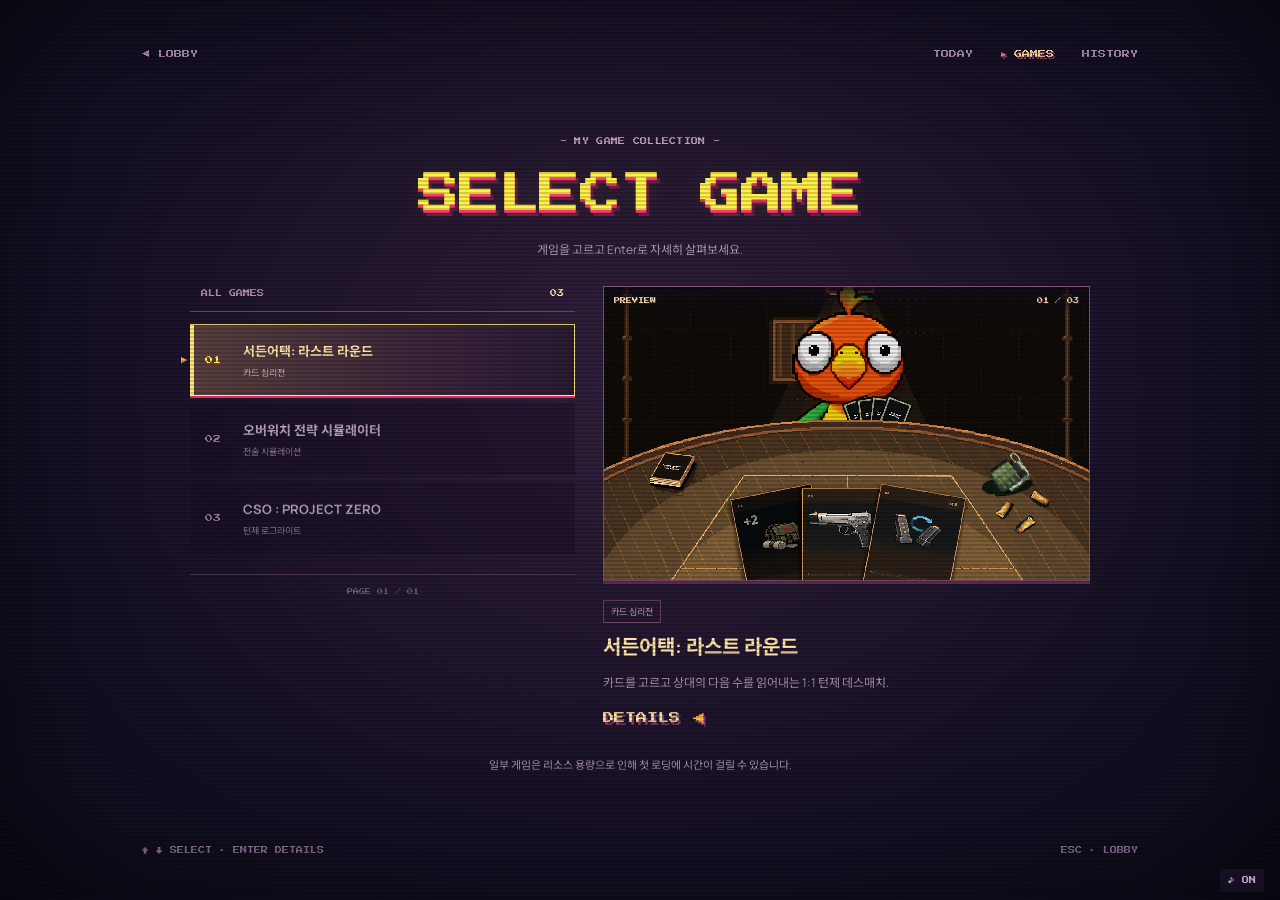
==== games.html @ 33bd3d86 "feat: 룰렛 전용 네온 서바이버 보너스 게임 추가" ====
<!doctype html>
<html lang="ko">
<head>
  <meta charset="utf-8">
  <meta name="viewport" content="width=device-width, initial-scale=1">
  <meta name="theme-color" content="#171126">
  <meta name="description" content="서든어택: 라스트 라운드, 오버워치 전략 시뮬레이터, CSO : PROJECT ZERO의 화면과 소개를 보고 플레이하세요.">
  <title>게임 진열장 | 게임 아카이브</title>
  <meta name="application-name" content="게임 아카이브">
  <meta name="author" content="bottlesun">
  <link rel="canonical" href="https://bottlesun.github.io/game-archive/games.html">
  <link rel="icon" type="image/svg+xml" href="assets/site/favicon.svg">
  <link rel="icon" type="image/png" sizes="32x32" href="assets/site/favicon-32.png">
  <link rel="shortcut icon" href="assets/site/favicon.ico">
  <link rel="apple-touch-icon" sizes="180x180" href="assets/site/apple-touch-icon.png">
  <meta property="og:type" content="website">
  <meta property="og:locale" content="ko_KR">
  <meta property="og:site_name" content="게임 아카이브">
  <meta property="og:title" content="게임 진열장 | 게임 아카이브">
  <meta property="og:description" content="서든어택: 라스트 라운드, 오버워치 전략 시뮬레이터, CSO : PROJECT ZERO의 화면과 소개를 보고 플레이하세요.">
  <meta property="og:url" content="https://bottlesun.github.io/game-archive/games.html">
  <meta property="og:image" content="https://bottlesun.github.io/game-archive/assets/site/og-cover.png">
  <meta property="og:image:type" content="image/png">
  <meta property="og:image:width" content="1200">
  <meta property="og:image:height" content="630">
  <meta property="og:image:alt" content="노랑·분홍 픽셀 글씨 START ARCADE와 게임 아카이브 로고">
  <meta name="twitter:card" content="summary_large_image">
  <meta name="twitter:title" content="게임 진열장 | 게임 아카이브">
  <meta name="twitter:description" content="서든어택: 라스트 라운드, 오버워치 전략 시뮬레이터, CSO : PROJECT ZERO의 화면과 소개를 보고 플레이하세요.">
  <meta name="twitter:image" content="https://bottlesun.github.io/game-archive/assets/site/og-cover.png">
  <meta name="twitter:image:alt" content="게임 아카이브 — START ARCADE">
  <link rel="preconnect" href="https://fonts.googleapis.com">
  <link rel="preconnect" href="https://fonts.gstatic.com" crossorigin>
  <link href="https://fonts.googleapis.com/css2?family=DM+Mono:wght@400;500&family=Manrope:wght@400;600;700;800&family=Noto+Sans+KR:wght@400;500;600;700;800&family=Press+Start+2P&display=swap" rel="stylesheet">
  <link rel="stylesheet" href="css/style.css?v=roulette-bonus-1">
  <script src="js/audio.js?v=roulette-bonus-1" defer></script>
  <script src="js/main.js?v=roulette-bonus-1" defer></script>
</head>
<body class="is-loading inner-page" data-page="games">
<div class="page-loader" id="page-loader" role="status" aria-label="페이지를 불러오는 중">
    <div class="loading-console">
      <div class="loading-bar" aria-hidden="true"><div class="loading-fill" id="loading-fill"><i></i><i></i><i></i><i></i><i></i><i></i><i></i><i></i><i></i><i></i></div></div>
      <p>LOADING<span>...</span></p>
    </div>
  </div>
  <div class="page-case">
    <header class="pixel-header">
      <a class="pixel-brand" href="index.html">◀ LOBBY</a>
      <nav class="pixel-nav" aria-label="페이지 메뉴">
        <a href="today.html">TODAY</a>
        <a class="is-current" href="games.html" aria-current="page">GAMES</a>
        <a href="history.html">HISTORY</a>
      </nav>
    </header>
    <main class="inner-screen shelf-screen" aria-labelledby="page-title">
      <div class="sub-heading">
        <p class="pixel-kicker">- MY GAME COLLECTION -</p>
        <h1 class="page-title" id="page-title"><span class="glitch-title">SELECT GAME<span class="glitch-copy" aria-hidden="true" data-text="SELECT GAME"></span></span></h1>
        <p class="page-intro">게임을 고르고 Enter로 자세히 살펴보세요.</p>
      </div>
      <div class="arcade-browser">
        <section class="game-menu" aria-label="게임 메뉴">
          <div class="menu-topline"><span>ALL GAMES</span><span id="game-count">03</span></div>
          <div class="game-grid" id="game-grid" aria-label="게임 목록"></div>
          <p class="menu-page">PAGE 01 / 01</p>
        </section>
        <section class="game-detail" id="game-detail" aria-live="polite" aria-label="선택한 게임 소개"></section>
      </div>
      <p class="game-loading-notice">일부 게임은 리소스 용량으로 인해 첫 로딩에 시간이 걸릴 수 있습니다.</p>
    </main>
    <footer class="pixel-footer"><span>↑ ↓ SELECT · ENTER DETAILS</span><span>ESC · LOBBY</span></footer>
  </div>
  <dialog class="game-dialog" id="game-dialog" aria-labelledby="dialog-title">
    <div class="game-dialog-shell">
      <header class="dialog-header"><button class="pixel-brand" id="close-game-detail" type="button">◀ BACK</button><span>GAME INFO</span></header>
      <div class="dialog-content" id="dialog-content"></div>
      <footer class="dialog-footer"><a class="arcade-action" id="start-selected-game" target="_blank" rel="noopener noreferrer">START GAME <span aria-hidden="true">◀</span></a><span>ESC · BACK TO LIST</span></footer>
    </div>
  </dialog>
</body>
</html>
---- css/style.css ----
:root {
  color-scheme: dark;
  --case: #4c4a87;
  --case-light: #6662a5;
  --case-shadow: #302f58;
  --screen: #321d39;
  --screen-light: #48264b;
  --screen-line: rgb(238 201 212 / 16%);
  --orange: #ff981f;
  --cream: #ffe3a6;
  --mint: #5ef2ce;
  --text: #f8e8cb;
  --muted: #c3aebf;
  --font-pixel: "Press Start 2P", "Courier New", monospace;
  --font-ui: "Manrope", "Noto Sans KR", sans-serif;
}

* { box-sizing: border-box; }
html { min-height: 100%; background: var(--case); }
body { min-height: 100vh; margin: 0; color: var(--text); font-family: var(--font-ui); }
a { color: inherit; text-decoration: none; }
button { font: inherit; }
a:focus-visible, button:focus-visible { outline: 3px solid var(--cream); outline-offset: 5px; }

.page-loader { position: fixed; z-index: 100; inset: 0; display: grid; place-items: center; background: radial-gradient(ellipse at 50% 43%, #32203d, #171126 62%, #0b0b18); }
.page-loader::after { position: absolute; inset: 0; background: repeating-linear-gradient(0deg, transparent 0 2px, rgb(0 0 0 / 18%) 2px 4px); box-shadow: inset 0 0 130px rgb(0 0 0 / 48%); content: ""; pointer-events: none; }
.page-loader[hidden] { display: none; }
.is-loading > :not(.page-loader) { visibility: hidden; }
.is-loading > :not(.page-loader) * { animation-play-state: paused !important; }
.loading-console { width: min(280px, 72vw); text-align: center; }
.loading-bar { height: 34px; padding: 4px; border: 2px solid #ffe77c; background: #1c1429; box-shadow: 0 3px #ff396e, 3px 6px #682044; }
.loading-fill { display: grid; grid-template-columns: repeat(10, 1fr); gap: 4px; height: 100%; clip-path: inset(0 100% 0 0); }
.loading-fill i { background: #fff04a; box-shadow: inset 0 -4px #ffac38, inset 0 2px #fff5b5; }
.loading-console p { margin: 20px 0 0; color: var(--cream); font: 10px/1.6 var(--font-pixel); text-shadow: 2px 3px #8b3860; }
.loading-console p span { color: #ff8daa; animation: menu-blink .75s steps(1, end) infinite; }

/* Lobby: one viewport, with a keyboard-selectable game menu. */
.start-page { height: 100svh; min-height: 0; overflow: hidden; background: radial-gradient(ellipse at 50% 43%, #32203d, #171126 62%, #0b0b18); }
.title-stage { position: relative; isolation: isolate; display: grid; width: 100%; height: 100%; place-items: center; padding: 24px; }
.title-stage::before { position: absolute; z-index: 2; inset: 0; background: repeating-linear-gradient(0deg, transparent 0 2px, rgb(0 0 0 / 18%) 2px 4px); box-shadow: inset 0 0 130px rgb(0 0 0 / 48%); content: ""; pointer-events: none; }
.title-stage::after { position: absolute; z-index: 3; inset: 0; background: repeating-linear-gradient(90deg, rgb(255 96 96 / 3%) 0 1px, rgb(96 255 160 / 2%) 1px 2px, rgb(128 128 255 / 3%) 2px 3px); content: ""; pointer-events: none; }
.date-score { position: absolute; top: clamp(22px, 6svh, 55px); left: 50%; transform: translateX(-50%); text-align: center; white-space: nowrap; font-family: var(--font-pixel); }
.date-score p { margin: 0 0 10px; color: #ff7993; font-size: clamp(7px, 1.3vw, 10px); line-height: 1.5; text-shadow: 2px 2px #70294a; }
.date-score time { display: block; color: var(--cream); font-size: clamp(15px, 2.5vw, 22px); line-height: 1.5; letter-spacing: .12em; font-variant-numeric: tabular-nums; text-shadow: 2px 2px #81405d, 0 0 12px rgb(255 227 166 / 20%); }
.score-record { display: block; margin-top: 9px; color: var(--mint); font-size: 6px; opacity: 0; }
.date-score.is-record time { animation: score-lock .6s steps(1, end) 2; }
.date-score.is-record .score-record { animation: score-record 2.4s steps(1, end) both; }
@keyframes score-lock { 0%, 65%, 100% { color: var(--cream); } 30% { color: var(--orange); } }
@keyframes score-record { 0%, 24%, 48%, 72% { opacity: 1; } 12%, 36%, 60%, 100% { opacity: 0; } }
.title-content { position: relative; text-align: center; transform: translateY(-15px); }
.title-content h1 { display: grid; justify-items: center; gap: clamp(14px, 3svh, 25px); margin: 0 0 clamp(35px, 7svh, 65px); color: #fff04a; font-family: var(--font-pixel); font-weight: 400; text-shadow: 0 4px #ff396e, 4px 8px #9b2457, 0 0 24px rgb(255 211 65 / 13%); }
.title-eyebrow { color: var(--cream); font-size: clamp(12px, 2.4vw, 22px); line-height: 1.5; letter-spacing: .03em; text-shadow: 2px 3px #8b3860; }
.title-main { font-size: clamp(48px, 11vw, 112px); line-height: 1.2; letter-spacing: .02em; }
.title-arcade { color: #ff8daa; font-size: clamp(14px, 3vw, 28px); line-height: 1.5; letter-spacing: .35em; padding-left: .35em; text-shadow: 2px 3px #7e2e59; }
.glitch-title { position: relative; display: inline-block; animation: title-jolt 5.2s steps(1, end) infinite; }
.glitch-copy { position: absolute; inset: 0; padding: inherit; font: inherit; letter-spacing: inherit; pointer-events: none; }
.glitch-copy::before, .glitch-copy::after { position: absolute; inset: 0; padding: inherit; content: attr(data-text); opacity: 0; }
.glitch-copy::before { color: #80fff0; text-shadow: -3px 0 #52b8ff; animation: glitch-slice 5.2s steps(1, end) infinite; }
.glitch-copy::after { color: #ff4b9d; text-shadow: 3px 0 #fff04a; animation: glitch-slice 5.2s steps(1, end) infinite reverse; }
.title-arcade.glitch-title, .title-arcade .glitch-copy::before, .title-arcade .glitch-copy::after { animation-delay: 1.7s; }
@keyframes title-jolt {
  0%, 77%, 85%, 100% { transform: translate(0); }
  78% { transform: translate(-2px, 0); }
  79% { transform: translate(2px, 1px); }
  80%, 82% { transform: translate(0); }
  81% { transform: translate(-1px, -1px); }
  83% { transform: translate(2px, 0); }
}
@keyframes glitch-slice {
  0%, 77%, 85%, 100% { opacity: 0; clip-path: inset(50% 0 50%); transform: translate(0); }
  78% { opacity: 1; clip-path: inset(15% 0 68%); transform: translate(-7px, 1px); }
  79% { clip-path: inset(62% 0 18%); transform: translate(6px, -1px); }
  80% { opacity: 0; }
  81% { opacity: 1; clip-path: inset(38% 0 51%); transform: translate(-4px, 0); }
  82% { clip-path: inset(80% 0 9%); transform: translate(8px, 1px); }
  83% { opacity: 0; }
  84% { opacity: 1; clip-path: inset(23% 0 60%); transform: translate(-5px, 0); }
}
.choice-list { display: flex; align-items: center; justify-content: center; gap: clamp(44px, 10vw, 100px); }
.choice-link { position: relative; display: inline-block; padding: 12px 4px; color: #bba3bc; font: clamp(18px, 3.2vw, 28px)/1.4 var(--font-pixel); text-shadow: 2px 3px #231326; }
.choice-link::before { position: absolute; top: 50%; left: -24px; color: var(--orange); font: 16px/1 var(--font-pixel); content: "▶"; transform: translateY(-50%); visibility: hidden; }
.choice-link.is-selected { color: var(--cream); text-shadow: 2px 3px #231326, 0 0 12px rgb(255 227 166 / 22%); }
.choice-link.is-selected::before { visibility: visible; text-shadow: 0 0 8px rgb(255 152 31 / 40%); animation: menu-blink .9s steps(1, end) infinite; }
.choice-link:focus-visible { outline: none; }
.title-stage.is-confirming .choice-link:not(.is-confirmed) { opacity: .25; }
.title-stage.is-confirming .choice-link { cursor: wait; }
.title-stage.is-confirming .choice-link.is-confirmed { color: var(--orange); text-shadow: 0 0 18px rgb(255 152 31 / 55%); }
.title-stage.is-confirming .choice-link.is-confirmed::before { animation: none; opacity: 1; }
.title-stage.is-confirming .glitch-title, .title-stage.is-confirming .glitch-copy::before, .title-stage.is-confirming .glitch-copy::after { animation: none; }
.start-page.is-leaving { background: #080711; }
.start-page.is-leaving .title-stage { background: radial-gradient(ellipse at 50% 43%, #32203d, #171126 62%, #0b0b18); }
@keyframes menu-blink { 0%, 55% { opacity: 1; } 56%, 100% { opacity: 0; } }
.start-caption { position: absolute; right: 16px; bottom: max(24px, env(safe-area-inset-bottom)); left: 16px; margin: 0; color: #947b9d; font: clamp(6px, 1.3vw, 9px)/1.8 var(--font-pixel); text-align: center; }
.start-caption span { margin: 0 10px; }

/* Subpages share the lobby's fullscreen arcade stage. */
.inner-page { height: 100svh; min-height: 0; overflow: hidden; background: radial-gradient(ellipse at 50% 43%, #32203d, #171126 62%, #0b0b18); }
.inner-page::before { position: fixed; z-index: 10; inset: 0; background: repeating-linear-gradient(0deg, transparent 0 2px, rgb(0 0 0 / 16%) 2px 4px); box-shadow: inset 0 0 130px rgb(0 0 0 / 40%); content: ""; pointer-events: none; }
.page-case { display: grid; grid-template-rows: auto minmax(0, 1fr) auto; gap: 16px; width: min(1080px, 100%); height: 100%; margin: 0 auto; padding: clamp(20px, 4vw, 42px); }
.pixel-header { display: flex; align-items: center; justify-content: space-between; gap: 20px; min-height: 24px; }
.pixel-brand, .pixel-nav a { color: #ae91b6; font: 8px/1.8 var(--font-pixel); }
.pixel-brand:hover, .pixel-nav a:hover { color: var(--cream); }
.pixel-nav { display: flex; gap: 28px; }
.pixel-nav .is-current { color: #ffe3a6; text-shadow: 2px 2px #8b3860; }
.pixel-nav .is-current::before { display: inline-block; margin-right: 7px; color: #ff7993; content: "▶"; font-size: 6px; }
.inner-screen { display: flex; min-width: 0; min-height: 0; flex-direction: column; align-items: center; justify-content: center; text-align: center; }
.sub-heading { margin-bottom: clamp(18px, 4svh, 34px); }
.pixel-kicker { margin: 0 0 18px; color: #bf9bbf; font: 7px/1.6 var(--font-pixel); letter-spacing: .04em; }
.page-title { margin: 0; color: #fff04a; font: clamp(22px, 4.1vw, 42px)/1.4 var(--font-pixel); letter-spacing: -.04em; text-shadow: 0 3px #ff396e, 3px 6px #682044, 0 0 24px rgb(255 211 65 / 12%); }
.page-intro { margin: 16px 0 0; color: #b5a0ba; font-size: 12px; line-height: 1.7; }
.pixel-footer { display: flex; justify-content: space-between; gap: 18px; color: #886e94; font: 7px/1.8 var(--font-pixel); }
.picker-panel { width: min(560px, 100%); }
.picker-display { padding: 0 10px; }
.reel-window { --row-height: 42px; --row-gap: 6px; --row-inset: 4px; position: relative; height: 152px; overflow: hidden; border-top: 2px solid #735070; border-bottom: 2px solid #735070; background: rgb(16 10 26 / 22%); }
.reel-window.is-revealed { height: 280px; border: 1px solid #68415c; background: #201629; }
.reel-roll { position: relative; height: 100%; transition: opacity .22s, transform .35s; }
.reel-window.is-revealed .reel-roll { opacity: 0; transform: scale(1.08); }
.reel-roll[hidden] { display: none; }
.reel-window::before, .reel-window::after { position: absolute; z-index: 2; right: 0; left: 0; height: 22px; content: ""; pointer-events: none; }
.reel-window::before { top: 0; background: linear-gradient(#23172f, transparent); }
.reel-window::after { bottom: 0; background: linear-gradient(transparent, #23172f); }
.reel-window.is-revealed::before, .reel-window.is-revealed::after { opacity: 0; }
.reel-track { display: grid; grid-auto-rows: var(--row-height); gap: var(--row-gap); padding: var(--row-inset) 6px; will-change: transform; }
.reel-target { position: absolute; z-index: 3; top: calc(var(--row-height) + var(--row-gap) + var(--row-inset)); right: 6px; left: 6px; display: flex; height: var(--row-height); align-items: center; justify-content: space-between; padding: 0 9px; border: 2px solid #ffe77c; box-shadow: 0 2px #e8417f; pointer-events: none; }
.reel-target span { color: #ffe77c; font: 9px var(--font-pixel); text-shadow: 1px 2px #8b3860; }
.reel { display: flex; align-items: center; overflow: hidden; padding: 0 30px; border: 2px solid transparent; color: var(--cream); text-align: center; }
.reel-name { flex: 1 1 auto; overflow: hidden; color: #ddc7dd; font-size: 13px; font-weight: 700; text-overflow: ellipsis; white-space: nowrap; }
.reel-loading { padding: 45px 0; color: var(--cream); font-size: 12px; }
.reel.is-winner { background: rgb(255 227 166 / 6%); }
.reel.is-winner .reel-name { color: #fff1a6; }
.screen-message { min-height: 20px; margin: 15px 0 0; color: #d7b8d1; font-size: 11px; line-height: 1.6; }
.picker-controls { margin: 6px 0 0; }
.arcade-action { display: inline-flex; align-items: center; justify-content: center; gap: 13px; min-height: 43px; padding: 12px; border: 0; background: none; color: var(--cream); font: 16px/1.5 var(--font-pixel); text-shadow: 2px 3px #813b61; cursor: pointer; }
.arcade-action:hover { color: #fff04a; }
.arcade-action:disabled { color: #6e5b7f; text-shadow: none; cursor: wait; }
.arcade-action span { color: #ffb04f; font-size: 12px; animation: menu-blink .9s steps(1, end) infinite; }
.arcade-action:disabled span { animation: none; }
.pick-result[hidden], .pick-confirm[hidden], .spin-button[hidden] { display: none; }
.pick-result { position: absolute; inset: 0; display: flex; align-items: center; text-align: left; }
.pick-result #result-content { width: 100%; min-width: 0; }
.pick-result::after { position: absolute; z-index: 2; inset: 0; background: linear-gradient(#ffe77c 0 0) left top / 22px 2px no-repeat, linear-gradient(#ffe77c 0 0) left top / 2px 22px no-repeat, linear-gradient(#ffe77c 0 0) right top / 22px 2px no-repeat, linear-gradient(#ffe77c 0 0) right top / 2px 22px no-repeat, linear-gradient(#ff6e9c 0 0) left bottom / 22px 2px no-repeat, linear-gradient(#ff6e9c 0 0) left bottom / 2px 22px no-repeat, linear-gradient(#ff6e9c 0 0) right bottom / 22px 2px no-repeat, linear-gradient(#ff6e9c 0 0) right bottom / 2px 22px no-repeat; content: ""; pointer-events: none; }
.result-art { position: absolute; inset: 0 35% 0 0; overflow: hidden; animation: result-art-in .45s ease-out both; }
.result-art img { display: block; width: 100%; height: 100%; object-fit: cover; image-rendering: pixelated; animation: cartridge-static 6.8s steps(1, end) 1s infinite; }
.result-art::after { position: absolute; inset: 0; background: linear-gradient(90deg, rgb(32 22 41 / 5%) 0%, rgb(32 22 41 / 15%) 40%, rgb(32 22 41 / 78%) 77%, #201629 100%), linear-gradient(0deg, rgb(32 22 41 / 40%), transparent 35%); content: ""; }
.result-copy { position: relative; z-index: 1; width: 54%; margin-left: 46%; padding: 24px 22px 24px 8px; }
.result-label { margin: 0 0 13px; color: #ff91b1; font: 7px/1.6 var(--font-pixel); text-shadow: 1px 2px #652444; animation: result-in .25s ease .15s both; }
.result-game-title { min-width: 0; margin: 0; color: var(--cream); font-size: 23px; line-height: 1.45; word-break: keep-all; overflow-wrap: anywhere; text-wrap: balance; text-shadow: 2px 3px #4a2441; animation: result-in .3s ease .25s both; }
.result-game-title .glitch-title { animation: result-title-snap .5s steps(1, end) .3s both, title-jolt 5.2s steps(1, end) 1s infinite; }
.result-genre { display: inline-block; margin: 13px 0 0; padding: 5px 8px; border: 1px solid #986477; background: #25172dcc; color: #e5b5cc; font-size: 10px; line-height: 1.4; animation: result-in .25s ease .35s both; }
.result-game-description { margin: 13px 0 0; color: #d3bdd6; font-size: 12px; line-height: 1.85; word-break: keep-all; animation: result-in .3s ease .45s both; }
@keyframes result-art-in { from { opacity: 0; transform: translateX(-14px) scale(1.04); } to { opacity: 1; transform: none; } }
@keyframes result-title-snap { 0%, 30% { transform: translateX(-3px); text-shadow: 3px 0 #64e8ef, -2px 0 #ff4b9d; } 15%, 45% { transform: translateX(3px); text-shadow: -3px 0 #64e8ef, 2px 0 #ff4b9d; } 60%, 100% { transform: none; } }
.pick-confirm { display: flex; justify-content: center; gap: 58px; }
.pick-answer { position: relative; padding: 12px 4px; border: 0; background: none; color: #bba3bc; font: 19px/1.5 var(--font-pixel); text-shadow: 2px 3px #813b61; cursor: pointer; }
.pick-answer.is-selected { color: var(--cream); }
.pick-answer.is-selected::before { position: absolute; top: 50%; left: -21px; transform: translateY(-50%); color: var(--orange); font-size: 11px; content: "▶"; animation: menu-blink .9s steps(1, end) infinite; }
.pick-answer:focus-visible { outline: none; }
@keyframes result-in { from { opacity: 0; transform: translateY(5px); } to { opacity: 1; transform: translateY(0); } }

/* Classic arcade game list with a dedicated preview pane. */
.shelf-screen .sub-heading { margin-bottom: 25px; }
.arcade-browser { display: grid; grid-template-columns: minmax(0, .95fr) minmax(0, 1.2fr); gap: 28px; width: min(900px, 100%); text-align: left; align-items: start; }
.game-menu { min-width: 0; padding-top: 2px; }
.menu-topline { display: flex; justify-content: space-between; margin-bottom: 12px; padding: 0 11px 12px; border-bottom: 1px solid #67435f; color: #b38aaf; font: 7px/1.6 var(--font-pixel); }
.menu-topline span:last-child { color: var(--cream); }
.game-grid { display: grid; gap: 7px; }
.game-choice { position: relative; display: grid; grid-template-columns: 26px minmax(0, 1fr); align-items: center; gap: 12px; min-width: 0; min-height: 72px; padding: 12px 14px; border: 1px solid transparent; background: rgb(23 15 35 / 45%); color: #b6a0bd; font: inherit; text-align: left; cursor: pointer; transition: background .12s, border-color .12s; }
.game-choice:hover { background: rgb(125 72 111 / 15%); border-color: #7c4d72; }
.game-choice.is-selected { border-color: #ffe77c; background: linear-gradient(90deg, #58403d, #3b253b 62%, #291c32); box-shadow: 0 2px #ff396e, inset 3px 0 #ffe77c; color: var(--cream); }
.game-choice.is-selected::before { position: absolute; left: -10px; top: 50%; transform: translateY(-50%); color: #ffb04f; content: "▶"; font: 7px var(--font-pixel); animation: menu-blink .9s steps(1, end) infinite; }
.game-choice:focus-visible { outline: none; border-color: #ffe77c; }
.card-number { color: #93749c; font: 8px var(--font-pixel); }
.game-choice.is-selected .card-number { color: #fff04a; text-shadow: 1px 2px #86384e; }
.menu-game-copy { min-width: 0; }
.card-title { display: block; margin: 0; color: inherit; font-size: 13px; line-height: 1.55; font-weight: 700; word-break: keep-all; overflow-wrap: anywhere; }
.menu-genre { display: block; margin-top: 5px; color: #927a9d; font-size: 9px; }
.game-choice.is-selected .menu-genre { color: #d6b2c6; }
.menu-page { margin: 20px 0 0; padding-top: 12px; border-top: 1px solid #4a304e; color: #785d85; font: 6px/1.8 var(--font-pixel); text-align: center; }
.game-detail { min-width: 0; }
.detail-preview { position: relative; overflow: hidden; border: 1px solid #815471; background: #100b1b; box-shadow: 0 3px #5c294c; animation: result-in .25s ease both; }
.detail-preview img { display: block; width: 100%; aspect-ratio: 1.65 / 1; object-fit: cover; image-rendering: pixelated; animation: cartridge-static 6.8s steps(1, end) 1s infinite; }
.preview-caption { position: absolute; top: 0; right: 0; left: 0; display: flex; justify-content: space-between; padding: 10px; background: linear-gradient(#100b1bdd, #100b1b00); color: #ffe7b5; font: 6px/1.6 var(--font-pixel); text-shadow: 1px 1px #321b35; }
.detail-info { padding-top: 17px; animation: result-in .25s ease .1s both; }
.detail-genre { display: inline-block; margin: 0 0 9px; padding: 4px 7px; border: 1px solid #6d435f; color: #cc9bb9; font-size: 9px; }
.detail-title { margin: 0; color: var(--cream); font-size: 20px; line-height: 1.5; word-break: keep-all; overflow-wrap: anywhere; }
.detail-description { margin: 10px 0 5px; color: #ad94b3; font-size: 12px; line-height: 1.75; word-break: keep-all; }
.detail-link { justify-content: flex-start; padding-left: 0; min-height: 39px; font-size: 11px; }

.game-dialog { width: min(760px, calc(100% - 32px)); max-width: none; height: min(780px, calc(100svh - 32px)); max-height: none; padding: 0; border: 1px solid #ffe77c; background: radial-gradient(ellipse at top, #32203d, #171126 70%); color: var(--cream); box-shadow: 0 3px #ff396e, 0 0 60px #0008; }
.game-dialog::backdrop { background: #090814e8; backdrop-filter: blur(5px); }
.game-dialog[open] { animation: result-in .25s ease both; }
.game-dialog-shell { height: 100%; display: grid; grid-template-rows: auto minmax(0, 1fr) auto; }
.dialog-header { display: flex; justify-content: space-between; align-items: center; gap: 12px; padding: 20px; border-bottom: 1px solid #67435f; }
.dialog-header button { border: 0; padding: 8px 0; background: none; cursor: pointer; }
.dialog-header > span, .dialog-footer > span { color: #b38aaf; font: 6px/1.8 var(--font-pixel); }
.dialog-content { overflow-y: auto; padding: 22px; text-align: left; scrollbar-color: #815471 #171126; }
.dialog-content .detail-preview { margin-bottom: 22px; }
.dialog-content .detail-preview img { max-height: 240px; }
.release-date { display: flex; flex-wrap: wrap; gap: 10px; margin: 16px 0; font: 7px/1.8 var(--font-pixel); }
.release-date span { color: #b38aaf; }
.release-date time { color: var(--cream); text-shadow: 1px 2px #813b61; }
.dialog-overview, .dialog-features { color: #c2adc7; font-size: 13px; line-height: 1.9; word-break: keep-all; }
.dialog-section-title { margin: 24px 0 12px; color: #ffe77c; font: 9px/1.8 var(--font-pixel); }
.dialog-features { margin: 0; padding-left: 20px; }
.dialog-features li + li { margin-top: 7px; }
.dialog-features li::marker { color: #ffb04f; }
.dialog-footer { display: grid; justify-items: center; gap: 8px; padding: 12px 20px 16px; border-top: 1px solid #67435f; background: #171126; }
.dialog-footer .arcade-action { font-size: 12px; }

@keyframes cartridge-static {
  0%, 76%, 83%, 100% { transform: none; filter: none; }
  77% { transform: translateX(-2px); filter: contrast(1.3) hue-rotate(15deg); }
  78%, 81% { transform: translateX(2px); filter: contrast(1.1) hue-rotate(-15deg); }
  79%, 82% { transform: none; filter: none; }
  80% { transform: translateX(-1px); filter: contrast(1.4); }
}
@media (max-width: 640px) {
  .page-case { gap: 12px; padding: 22px 18px; }
  .pixel-brand, .pixel-nav a { font-size: 7px; }
  .pixel-nav { gap: 16px; }
  .pixel-nav .is-current::before { margin-right: 5px; font-size: 5px; }
  .pixel-kicker { margin-bottom: 16px; font-size: 6px; }
  .page-title { font-size: clamp(21px, 5.4vw, 32px); }
  .page-intro { margin-top: 14px; font-size: 11px; }
  .picker-display { padding: 0; }
  .reel { padding: 0 26px; }
  .reel-name { font-size: 11px; }
  .result-copy { padding: 20px 16px 20px 6px; }
  .result-game-title { font-size: 19px; }
  .result-game-description { font-size: 11px; line-height: 1.75; }
  .arcade-browser { gap: 20px; }
  .game-choice { grid-template-columns: 19px minmax(0, 1fr); gap: 7px; padding: 10px; }
  .card-number { font-size: 6px; }
  .card-title { font-size: 11px; }
  .menu-genre { font-size: 8px; }
  .detail-info { padding-top: 13px; }
  .detail-title { font-size: 18px; }
  .detail-description { font-size: 11px; }
  .pixel-footer { gap: 8px; font-size: 5px; }
}
@media (max-width: 480px) {
  .shelf-screen .sub-heading { margin-bottom: 18px; }
  .arcade-browser { grid-template-columns: 1fr; gap: 16px; }
  .menu-topline { margin-bottom: 7px; padding: 0 8px 7px; font-size: 6px; }
  .game-grid { gap: 4px; }
  .game-choice { min-height: 40px; padding: 7px 10px; grid-template-columns: 22px 1fr; }
  .menu-genre, .menu-page { display: none; }
  .card-title { font-size: 11px; }
  .detail-preview img { aspect-ratio: 2.2 / 1; }
  .detail-info { padding-top: 10px; }
  .detail-genre { margin-bottom: 6px; padding: 3px 6px; font-size: 8px; }
  .detail-title { font-size: 17px; }
  .detail-description { margin: 6px 0 3px; font-size: 10px; }
  .detail-link { min-height: 32px; padding: 8px 0; font-size: 10px; }
}
@media (max-height: 600px) {
  .inner-page { height: auto; min-height: 100svh; overflow: auto; }
  .page-case { min-height: 100svh; height: auto; grid-template-rows: auto 1fr auto; }
  .inner-screen { padding: 18px 0; }
}

@media (max-height: 520px) {
  .date-score { top: 14px; }
  .date-score p { margin-bottom: 5px; font-size: 6px; }
  .date-score time { font-size: 12px; }
  .score-record { margin-top: 5px; font-size: 5px; }
  .title-content { transform: translateY(20px); }
  .title-content h1 { gap: 6px; margin-bottom: 18px; }
  .title-eyebrow { font-size: 8px; }
  .title-main { font-size: clamp(30px, 12svh, 60px); }
  .title-arcade { font-size: 10px; }
  .choice-link { padding: 6px 4px; font-size: 14px; }
  .start-caption { bottom: 10px; font-size: 6px; }
}

@media (prefers-reduced-motion: reduce) {
  *, *::before, *::after { scroll-behavior: auto !important; animation-duration: .01ms !important; animation-iteration-count: 1 !important; transition-duration: .01ms !important; }
}

/* Shared audio control and ending credits. */
.sound-toggle { position: fixed; z-index: 30; right: 16px; bottom: 8px; padding: 6px 8px; border: 0; background: #171126e8; color: #bfa1be; font: 7px/1.6 var(--font-pixel); cursor: pointer; }
.sound-toggle:hover { color: var(--cream); }
.lobby-history { position: absolute; z-index: 4; top: 24px; left: 22px; color: #ae91b6; font: 7px/1.8 var(--font-pixel); }
.lobby-history:hover { color: var(--cream); }
.history-screen { overflow: hidden; }
.history-screen .sub-heading { flex: none; margin: 10px 0 18px; }
.credits-viewport { position: relative; width: min(660px, 100%); flex: 1; min-height: 0; overflow: hidden; mask-image: linear-gradient(transparent, black 8%, black 92%, transparent); }
.credits-roll { padding: 20px 12px 80px; }
.credit-section { margin: 0 0 80px; }
.credit-section h2 { margin: 0 0 22px; color: #ff8daa; font: 10px/1.8 var(--font-pixel); text-shadow: 2px 2px #682044; }
.credit-section p { color: #c3aebf; font-size: 14px; line-height: 2; word-break: keep-all; }
.credit-section .credit-name { color: var(--cream); font: clamp(18px, 4vw, 28px)/1.8 var(--font-pixel); }
.credit-section a { color: var(--cream); text-decoration: underline; text-underline-offset: 5px; }
.credit-section .credit-small { font-size: 11px; }
.credit-end { padding: 50px 0; }
.credit-end .page-title { font-size: clamp(20px, 4vw, 32px); }
.credits-controls { display: flex; justify-content: center; flex: none; gap: 26px; }
.credits-controls button { font-size: 8px; }
.credits-controls button[hidden] { display: none; }
.credits-static { overflow-y: auto; mask-image: none; }
@media (max-width: 480px) {
  .pixel-header { gap: 10px; }
  .pixel-nav { gap: 10px; }
  .pixel-nav a { font-size: 6px; }
  .credit-section p { font-size: 12px; }
  .lobby-history { top: 15px; left: 15px; font-size: 6px; }
}

/* Hidden one-stage arcade game. */
.secret-title { padding: 0; border: 0; background: none; color: inherit; font: inherit; letter-spacing: inherit; text-shadow: inherit; cursor: default; touch-action: manipulation; }
.breakout-dialog { width: min(600px, calc(100% - 24px)); height: min(680px, calc(100svh - 24px)); }
.breakout-shell { display: flex; flex-direction: column; height: 100%; min-height: 0; }
.breakout-shell .dialog-header { padding: 16px; gap: 12px; }
.breakout-shell h2 { margin: 0; color: var(--cream); font: clamp(8px, 2vw, 12px)/1.8 var(--font-pixel); }
.breakout-score { display: flex; justify-content: space-between; gap: 10px; padding: 16px; color: #ad94b3; font: 8px/1.8 var(--font-pixel); }
.breakout-score b { color: #ffe77c; font-weight: 400; }
.breakout-score span:last-child b { color: #ff7993; }
.breakout-stage { display: grid; place-items: center; flex: 1; min-height: 0; margin: 0 16px; overflow: hidden; background: #100b1b; border: 1px solid #67435f; }
#breakout-canvas { display: block; max-width: 100%; max-height: 100%; width: auto; height: auto; aspect-ratio: 4 / 3; image-rendering: pixelated; touch-action: none; }
.breakout-status { min-height: 22px; margin: 14px 16px 4px; color: var(--cream); font-size: 12px; text-align: center; }
.breakout-controls { padding: 0 12px 12px; text-align: center; }
.breakout-controls .arcade-action { font-size: 11px; }
.breakout-controls p { margin: 6px 0 0; color: #ad94b3; font: 6px/2 var(--font-pixel); }
@media (max-height: 480px) {
  .breakout-shell .dialog-header, .breakout-score { padding: 8px 12px; }
  .breakout-status { margin: 5px 12px 0; font-size: 10px; }
  .breakout-controls { padding-bottom: 6px; }
  .breakout-controls p { display: none; }
}

/* Small notices share the arcade's muted body type. */
.game-loading-notice { flex: none; max-width: 620px; margin: 16px 0 0; color: #ad94b3; font: 11px/1.7 var(--font-ui); text-align: center; word-break: keep-all; }
.game-loading-notice[hidden] { display: none; }
.lobby-notice { display: block; max-width: 620px; margin: 8px auto 0; color: #947b9d; font: 10px/1.6 var(--font-ui); word-break: keep-all; }
@media (max-width: 480px) {
  .game-loading-notice { margin-top: 12px; font-size: 10px; }
  .lobby-notice { font-size: 9px; }
}

/* Native fourth game: compact canvas stage and readable HTML controls. */
.survivor-case { max-width: 880px; }
.survivor-screen { display: flex; flex-direction: column; align-items: center; min-height: 0; gap: 12px; }
.survivor-heading { text-align: center; flex: none; }
.survivor-heading .pixel-kicker { margin: 0 0 10px; }
.survivor-heading .page-title { font-size: clamp(16px, 3.5vw, 28px); }
.survivor-hud { display: flex; flex: none; justify-content: space-between; gap: 12px; width: min(640px, 100%); color: #ad94b3; font: clamp(6px, 1.5vw, 9px)/1.8 var(--font-pixel); }
.survivor-hud b { display: block; color: var(--cream); font-weight: 400; font-size: 1.4em; font-variant-numeric: tabular-nums; }
.survivor-field { position: relative; display: grid; place-items: center; flex: 1; min-height: 0; width: 100%; overflow: hidden; }
#survivor-canvas { display: block; width: auto; height: auto; max-width: 100%; max-height: 100%; aspect-ratio: 4 / 3; background: #100b1b; border: 1px solid #67435f; image-rendering: pixelated; touch-action: none; }
.survivor-overlay { position: absolute; inset: 0; display: flex; flex-direction: column; align-items: center; justify-content: center; padding: 20px; background: #100b1bd9; text-align: center; pointer-events: none; }
.survivor-overlay[hidden] { display: none; }
.survivor-overlay .pixel-kicker { color: #5ef2ce; margin-bottom: 14px; }
.survivor-overlay h2 { margin: 0; color: #ffe77c; font-size: clamp(21px, 4vw, 32px); text-shadow: 2px 3px #813b61; }
.survivor-overlay > p:last-child { color: #c3aebf; font-size: 12px; line-height: 1.9; }
.survivor-bottom { flex: none; text-align: center; }
.survivor-bottom p { margin: 0; color: #c3aebf; font-size: 11px; line-height: 1.6; }
.survivor-bottom button { font-size: 11px; }
@media (max-height: 600px) {
  .survivor-case { height: 100svh; min-height: 0; padding: 12px 18px; gap: 8px; }
  .survivor-heading .pixel-kicker { display: none; }
  .survivor-heading .page-title { font-size: 16px; }
  .survivor-screen { gap: 6px; }
  .survivor-bottom button { min-height: 32px; padding: 6px; }
}

.pick-result.is-bonus .result-label { color: #5ef2ce; text-shadow: 1px 2px #22584f; }
.pick-result.is-bonus { box-shadow: inset 0 0 0 1px #5ef2ce99, inset 0 0 35px #5ef2ce0c; }
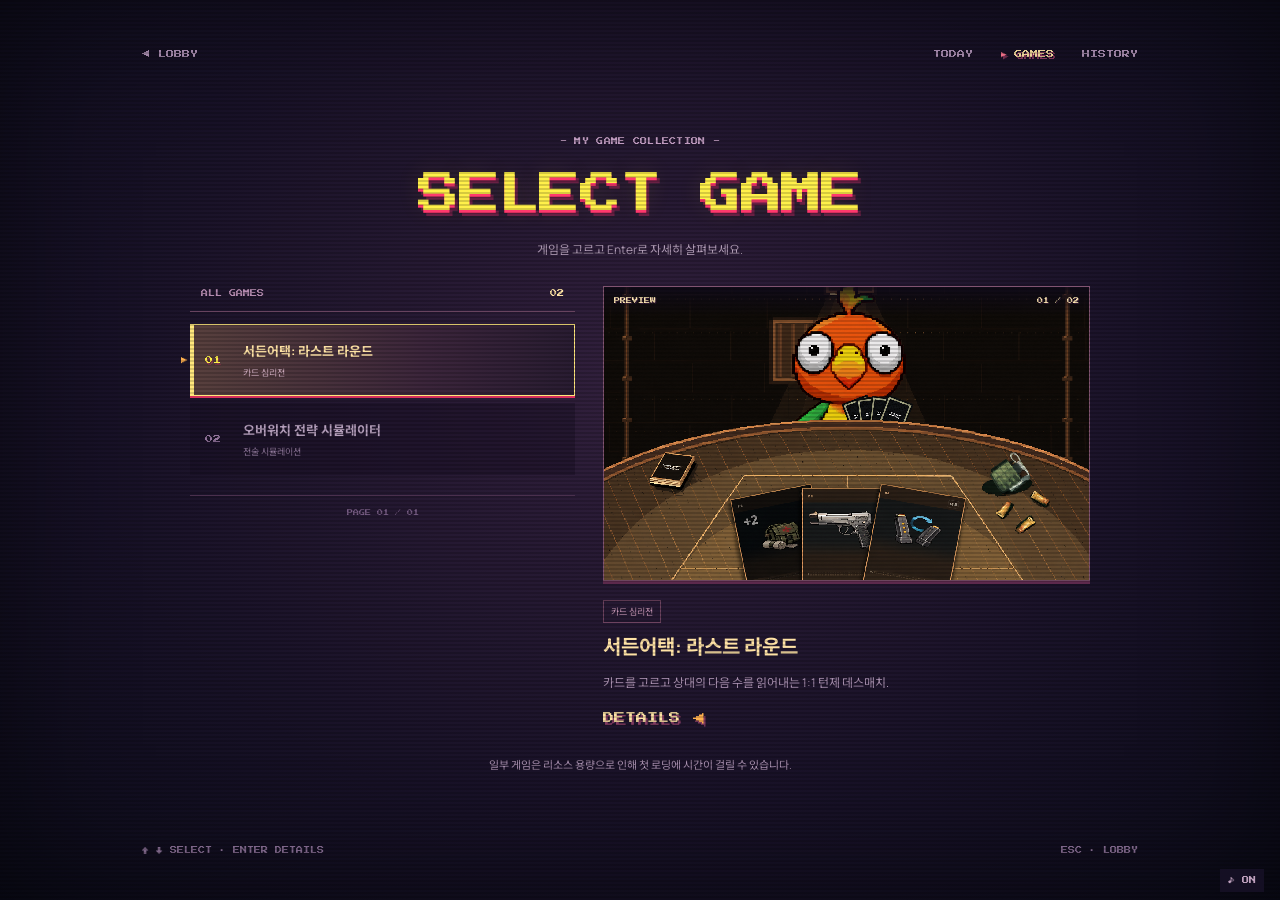
==== commit 9b2e31cd: "chore: 게임 아카이브에서 CSO PROJECT ZERO 제거" ====
--- a/games.html
+++ b/games.html
@@ -4,7 +4,7 @@
   <meta charset="utf-8">
   <meta name="viewport" content="width=device-width, initial-scale=1">
   <meta name="theme-color" content="#171126">
-  <meta name="description" content="서든어택: 라스트 라운드, 오버워치 전략 시뮬레이터, CSO : PROJECT ZERO의 화면과 소개를 보고 플레이하세요.">
+  <meta name="description" content="서든어택: 라스트 라운드와 오버워치 전략 시뮬레이터의 화면과 소개를 보고 플레이하세요.">
   <title>게임 진열장 | 게임 아카이브</title>
   <meta name="application-name" content="게임 아카이브">
   <meta name="author" content="bottlesun">
@@ -17,7 +17,7 @@
   <meta property="og:locale" content="ko_KR">
   <meta property="og:site_name" content="게임 아카이브">
   <meta property="og:title" content="게임 진열장 | 게임 아카이브">
-  <meta property="og:description" content="서든어택: 라스트 라운드, 오버워치 전략 시뮬레이터, CSO : PROJECT ZERO의 화면과 소개를 보고 플레이하세요.">
+  <meta property="og:description" content="서든어택: 라스트 라운드와 오버워치 전략 시뮬레이터의 화면과 소개를 보고 플레이하세요.">
   <meta property="og:url" content="https://bottlesun.github.io/game-archive/games.html">
   <meta property="og:image" content="https://bottlesun.github.io/game-archive/assets/site/og-cover.png">
   <meta property="og:image:type" content="image/png">
@@ -26,7 +26,7 @@
   <meta property="og:image:alt" content="노랑·분홍 픽셀 글씨 START ARCADE와 게임 아카이브 로고">
   <meta name="twitter:card" content="summary_large_image">
   <meta name="twitter:title" content="게임 진열장 | 게임 아카이브">
-  <meta name="twitter:description" content="서든어택: 라스트 라운드, 오버워치 전략 시뮬레이터, CSO : PROJECT ZERO의 화면과 소개를 보고 플레이하세요.">
+  <meta name="twitter:description" content="서든어택: 라스트 라운드와 오버워치 전략 시뮬레이터의 화면과 소개를 보고 플레이하세요.">
   <meta name="twitter:image" content="https://bottlesun.github.io/game-archive/assets/site/og-cover.png">
   <meta name="twitter:image:alt" content="게임 아카이브 — START ARCADE">
   <link rel="preconnect" href="https://fonts.googleapis.com">
@@ -60,7 +60,7 @@
       </div>
       <div class="arcade-browser">
         <section class="game-menu" aria-label="게임 메뉴">
-          <div class="menu-topline"><span>ALL GAMES</span><span id="game-count">03</span></div>
+          <div class="menu-topline"><span>ALL GAMES</span><span id="game-count">02</span></div>
           <div class="game-grid" id="game-grid" aria-label="게임 목록"></div>
           <p class="menu-page">PAGE 01 / 01</p>
         </section>
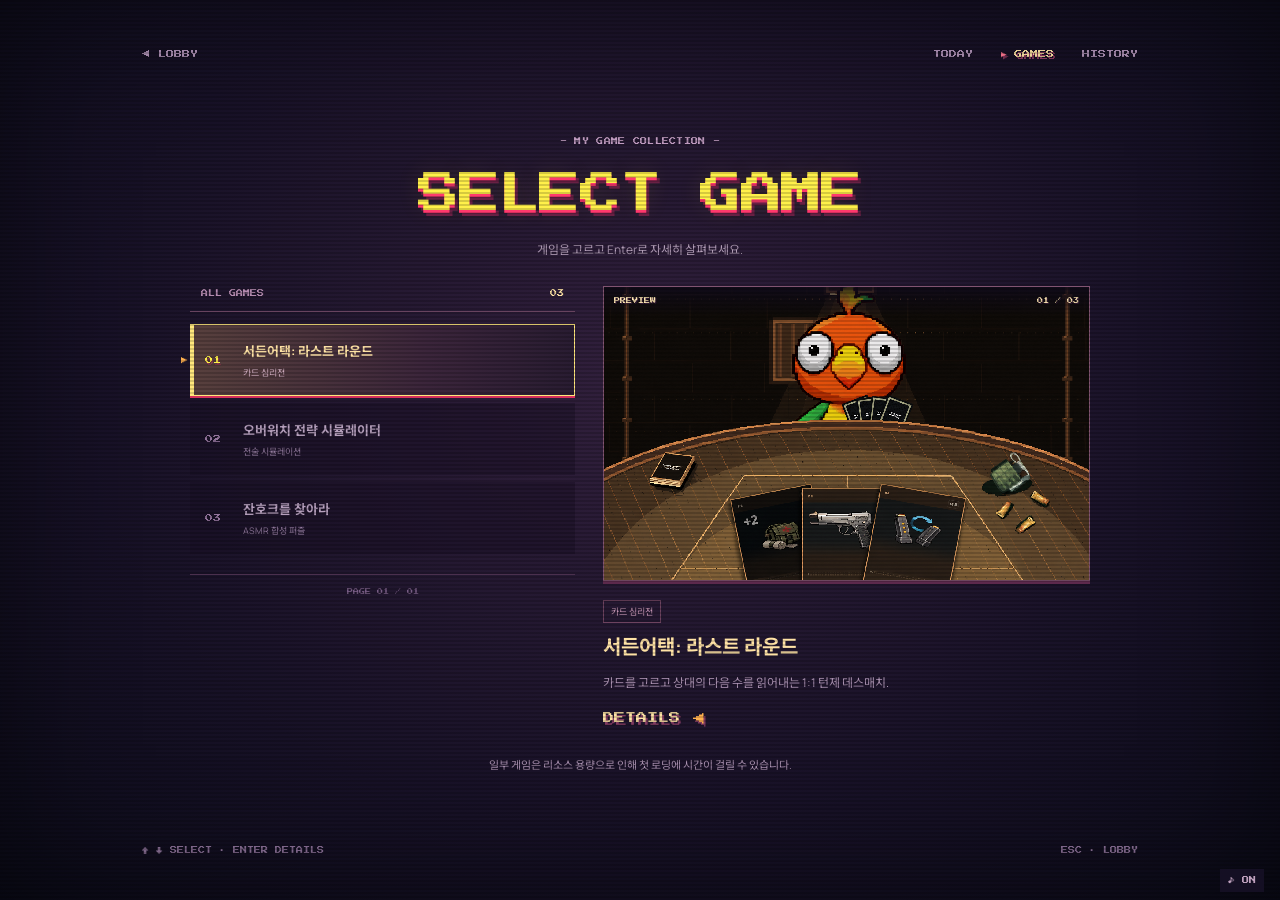
==== commit d10e1775: "feat: 잔호크를 찾아라 게임 추가" ====
--- a/games.html
+++ b/games.html
@@ -4,7 +4,7 @@
   <meta charset="utf-8">
   <meta name="viewport" content="width=device-width, initial-scale=1">
   <meta name="theme-color" content="#171126">
-  <meta name="description" content="서든어택: 라스트 라운드와 오버워치 전략 시뮬레이터의 화면과 소개를 보고 플레이하세요.">
+  <meta name="description" content="서든어택: 라스트 라운드, 오버워치 전략 시뮬레이터, 잔호크를 찾아라의 화면과 소개를 보고 플레이하세요.">
   <title>게임 진열장 | 게임 아카이브</title>
   <meta name="application-name" content="게임 아카이브">
   <meta name="author" content="bottlesun">
@@ -17,7 +17,7 @@
   <meta property="og:locale" content="ko_KR">
   <meta property="og:site_name" content="게임 아카이브">
   <meta property="og:title" content="게임 진열장 | 게임 아카이브">
-  <meta property="og:description" content="서든어택: 라스트 라운드와 오버워치 전략 시뮬레이터의 화면과 소개를 보고 플레이하세요.">
+  <meta property="og:description" content="서든어택: 라스트 라운드, 오버워치 전략 시뮬레이터, 잔호크를 찾아라의 화면과 소개를 보고 플레이하세요.">
   <meta property="og:url" content="https://bottlesun.github.io/game-archive/games.html">
   <meta property="og:image" content="https://bottlesun.github.io/game-archive/assets/site/og-cover.png">
   <meta property="og:image:type" content="image/png">
@@ -26,7 +26,7 @@
   <meta property="og:image:alt" content="노랑·분홍 픽셀 글씨 START ARCADE와 게임 아카이브 로고">
   <meta name="twitter:card" content="summary_large_image">
   <meta name="twitter:title" content="게임 진열장 | 게임 아카이브">
-  <meta name="twitter:description" content="서든어택: 라스트 라운드와 오버워치 전략 시뮬레이터의 화면과 소개를 보고 플레이하세요.">
+  <meta name="twitter:description" content="서든어택: 라스트 라운드, 오버워치 전략 시뮬레이터, 잔호크를 찾아라의 화면과 소개를 보고 플레이하세요.">
   <meta name="twitter:image" content="https://bottlesun.github.io/game-archive/assets/site/og-cover.png">
   <meta name="twitter:image:alt" content="게임 아카이브 — START ARCADE">
   <link rel="preconnect" href="https://fonts.googleapis.com">
@@ -60,7 +60,7 @@
       </div>
       <div class="arcade-browser">
         <section class="game-menu" aria-label="게임 메뉴">
-          <div class="menu-topline"><span>ALL GAMES</span><span id="game-count">02</span></div>
+          <div class="menu-topline"><span>ALL GAMES</span><span id="game-count">03</span></div>
           <div class="game-grid" id="game-grid" aria-label="게임 목록"></div>
           <p class="menu-page">PAGE 01 / 01</p>
         </section>
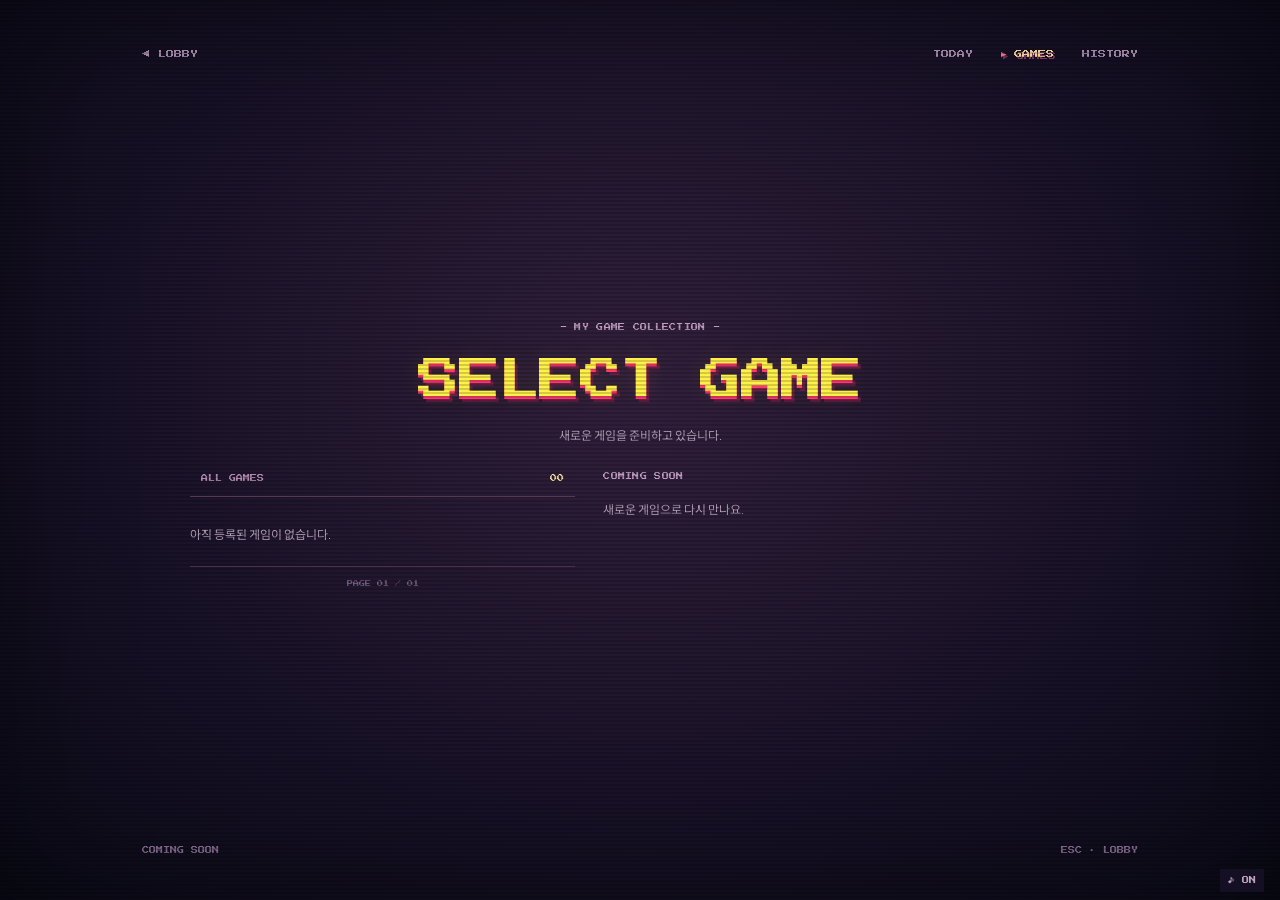
==== commit 0411105b: "chore: 외부 게임 등록 정리 및 내장 게임 유지" ====
--- a/games.html
+++ b/games.html
@@ -4,7 +4,7 @@
   <meta charset="utf-8">
   <meta name="viewport" content="width=device-width, initial-scale=1">
   <meta name="theme-color" content="#171126">
-  <meta name="description" content="서든어택: 라스트 라운드, 오버워치 전략 시뮬레이터, 잔호크를 찾아라의 화면과 소개를 보고 플레이하세요.">
+  <meta name="description" content="새로운 게임을 준비하고 있는 개인 제작 게임 아카이브입니다.">
   <title>게임 진열장 | 게임 아카이브</title>
   <meta name="application-name" content="게임 아카이브">
   <meta name="author" content="bottlesun">
@@ -17,7 +17,7 @@
   <meta property="og:locale" content="ko_KR">
   <meta property="og:site_name" content="게임 아카이브">
   <meta property="og:title" content="게임 진열장 | 게임 아카이브">
-  <meta property="og:description" content="서든어택: 라스트 라운드, 오버워치 전략 시뮬레이터, 잔호크를 찾아라의 화면과 소개를 보고 플레이하세요.">
+  <meta property="og:description" content="새로운 게임을 준비하고 있는 개인 제작 게임 아카이브입니다.">
   <meta property="og:url" content="https://bottlesun.github.io/game-archive/games.html">
   <meta property="og:image" content="https://bottlesun.github.io/game-archive/assets/site/og-cover.png">
   <meta property="og:image:type" content="image/png">
@@ -26,15 +26,15 @@
   <meta property="og:image:alt" content="노랑·분홍 픽셀 글씨 START ARCADE와 게임 아카이브 로고">
   <meta name="twitter:card" content="summary_large_image">
   <meta name="twitter:title" content="게임 진열장 | 게임 아카이브">
-  <meta name="twitter:description" content="서든어택: 라스트 라운드, 오버워치 전략 시뮬레이터, 잔호크를 찾아라의 화면과 소개를 보고 플레이하세요.">
+  <meta name="twitter:description" content="새로운 게임을 준비하고 있는 개인 제작 게임 아카이브입니다.">
   <meta name="twitter:image" content="https://bottlesun.github.io/game-archive/assets/site/og-cover.png">
   <meta name="twitter:image:alt" content="게임 아카이브 — START ARCADE">
   <link rel="preconnect" href="https://fonts.googleapis.com">
   <link rel="preconnect" href="https://fonts.gstatic.com" crossorigin>
   <link href="https://fonts.googleapis.com/css2?family=DM+Mono:wght@400;500&family=Manrope:wght@400;600;700;800&family=Noto+Sans+KR:wght@400;500;600;700;800&family=Press+Start+2P&display=swap" rel="stylesheet">
-  <link rel="stylesheet" href="css/style.css?v=roulette-bonus-1">
+  <link rel="stylesheet" href="css/style.css?v=empty-archive-1">
   <script src="js/audio.js?v=roulette-bonus-1" defer></script>
-  <script src="js/main.js?v=roulette-bonus-1" defer></script>
+  <script src="js/main.js?v=empty-archive-1" defer></script>
 </head>
 <body class="is-loading inner-page" data-page="games">
 <div class="page-loader" id="page-loader" role="status" aria-label="페이지를 불러오는 중">
@@ -60,7 +60,7 @@
       </div>
       <div class="arcade-browser">
         <section class="game-menu" aria-label="게임 메뉴">
-          <div class="menu-topline"><span>ALL GAMES</span><span id="game-count">03</span></div>
+          <div class="menu-topline"><span>ALL GAMES</span><span id="game-count">00</span></div>
           <div class="game-grid" id="game-grid" aria-label="게임 목록"></div>
           <p class="menu-page">PAGE 01 / 01</p>
         </section>
--- a/css/style.css
+++ b/css/style.css
@@ -337,6 +337,7 @@
   .lobby-notice { font-size: 9px; }
 }
 
+
 /* Native fourth game: compact canvas stage and readable HTML controls. */
 .survivor-case { max-width: 880px; }
 .survivor-screen { display: flex; flex-direction: column; align-items: center; min-height: 0; gap: 12px; }
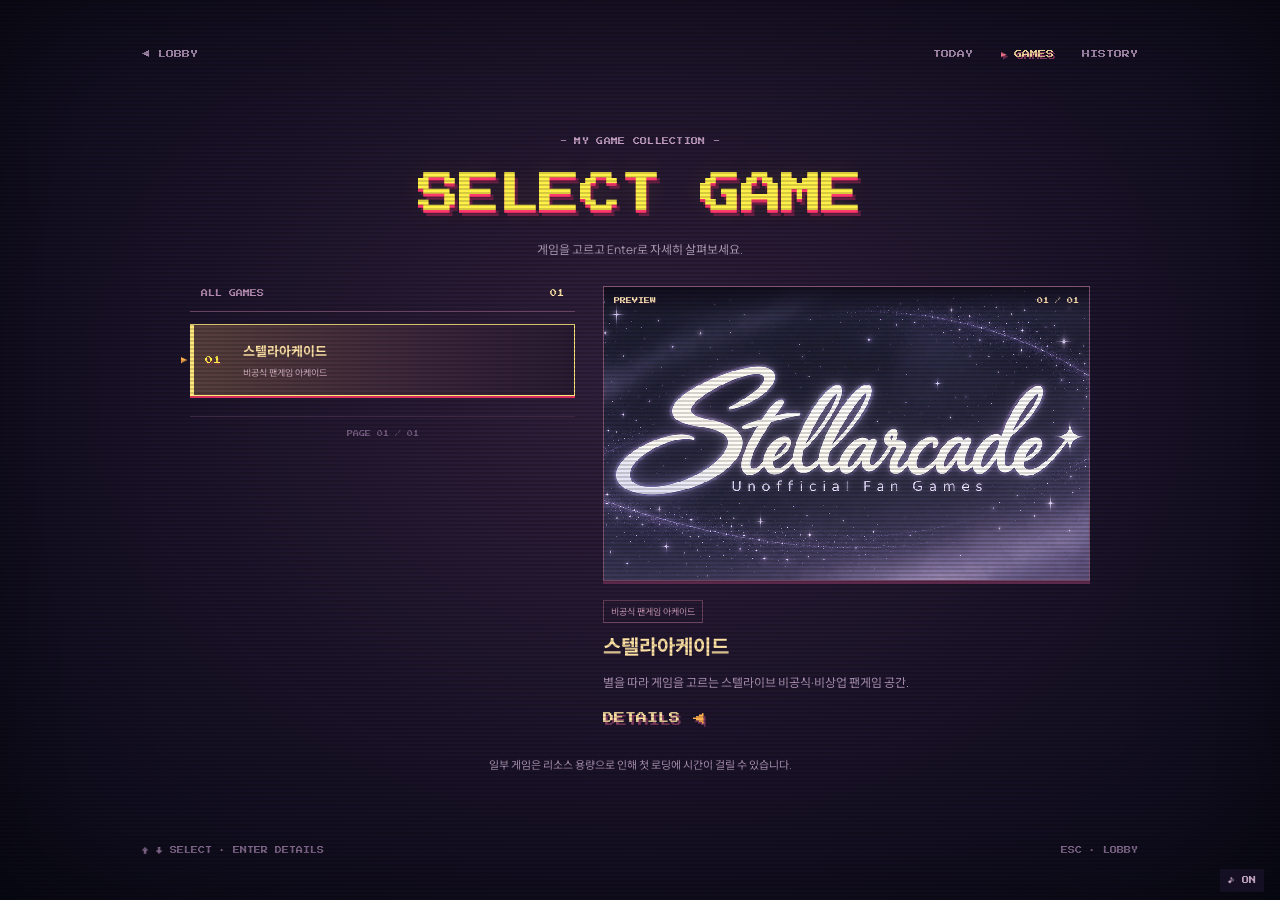
==== commit 87afa4a3: "feat: 스텔라아케이드 게임 추가" ====
--- a/games.html
+++ b/games.html
@@ -4,7 +4,7 @@
   <meta charset="utf-8">
   <meta name="viewport" content="width=device-width, initial-scale=1">
   <meta name="theme-color" content="#171126">
-  <meta name="description" content="새로운 게임을 준비하고 있는 개인 제작 게임 아카이브입니다.">
+  <meta name="description" content="스텔라아케이드의 게임 소개와 플레이 방법을 살펴보고 비공식 팬게임을 즐겨보세요.">
   <title>게임 진열장 | 게임 아카이브</title>
   <meta name="application-name" content="게임 아카이브">
   <meta name="author" content="bottlesun">
@@ -17,7 +17,7 @@
   <meta property="og:locale" content="ko_KR">
   <meta property="og:site_name" content="게임 아카이브">
   <meta property="og:title" content="게임 진열장 | 게임 아카이브">
-  <meta property="og:description" content="새로운 게임을 준비하고 있는 개인 제작 게임 아카이브입니다.">
+  <meta property="og:description" content="스텔라아케이드의 게임 소개와 플레이 방법을 살펴보고 비공식 팬게임을 즐겨보세요.">
   <meta property="og:url" content="https://bottlesun.github.io/game-archive/games.html">
   <meta property="og:image" content="https://bottlesun.github.io/game-archive/assets/site/og-cover.png">
   <meta property="og:image:type" content="image/png">
@@ -26,7 +26,7 @@
   <meta property="og:image:alt" content="노랑·분홍 픽셀 글씨 START ARCADE와 게임 아카이브 로고">
   <meta name="twitter:card" content="summary_large_image">
   <meta name="twitter:title" content="게임 진열장 | 게임 아카이브">
-  <meta name="twitter:description" content="새로운 게임을 준비하고 있는 개인 제작 게임 아카이브입니다.">
+  <meta name="twitter:description" content="스텔라아케이드의 게임 소개와 플레이 방법을 살펴보고 비공식 팬게임을 즐겨보세요.">
   <meta name="twitter:image" content="https://bottlesun.github.io/game-archive/assets/site/og-cover.png">
   <meta name="twitter:image:alt" content="게임 아카이브 — START ARCADE">
   <link rel="preconnect" href="https://fonts.googleapis.com">
@@ -60,7 +60,7 @@
       </div>
       <div class="arcade-browser">
         <section class="game-menu" aria-label="게임 메뉴">
-          <div class="menu-topline"><span>ALL GAMES</span><span id="game-count">00</span></div>
+          <div class="menu-topline"><span>ALL GAMES</span><span id="game-count">01</span></div>
           <div class="game-grid" id="game-grid" aria-label="게임 목록"></div>
           <p class="menu-page">PAGE 01 / 01</p>
         </section>
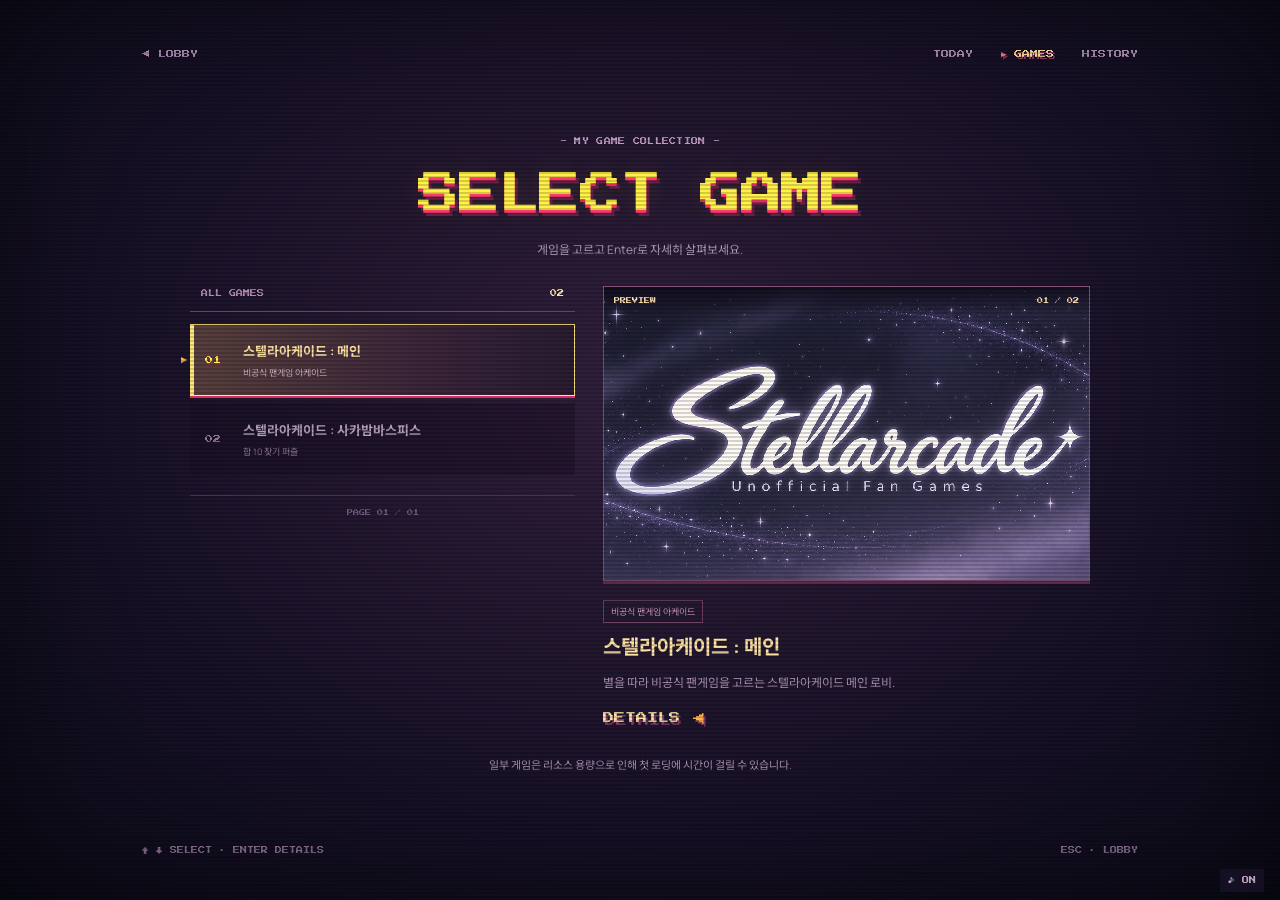
==== commit 7376b71f: "feat: 스텔라아케이드 메인과 개별 게임 분리" ====
--- a/games.html
+++ b/games.html
@@ -4,7 +4,7 @@
   <meta charset="utf-8">
   <meta name="viewport" content="width=device-width, initial-scale=1">
   <meta name="theme-color" content="#171126">
-  <meta name="description" content="스텔라아케이드의 게임 소개와 플레이 방법을 살펴보고 비공식 팬게임을 즐겨보세요.">
+  <meta name="description" content="스텔라아케이드 메인 로비와 사카밤바스피스의 소개를 보고 원하는 페이지로 바로 이동하세요.">
   <title>게임 진열장 | 게임 아카이브</title>
   <meta name="application-name" content="게임 아카이브">
   <meta name="author" content="bottlesun">
@@ -17,7 +17,7 @@
   <meta property="og:locale" content="ko_KR">
   <meta property="og:site_name" content="게임 아카이브">
   <meta property="og:title" content="게임 진열장 | 게임 아카이브">
-  <meta property="og:description" content="스텔라아케이드의 게임 소개와 플레이 방법을 살펴보고 비공식 팬게임을 즐겨보세요.">
+  <meta property="og:description" content="스텔라아케이드 메인 로비와 사카밤바스피스의 소개를 보고 원하는 페이지로 바로 이동하세요.">
   <meta property="og:url" content="https://bottlesun.github.io/game-archive/games.html">
   <meta property="og:image" content="https://bottlesun.github.io/game-archive/assets/site/og-cover.png">
   <meta property="og:image:type" content="image/png">
@@ -26,7 +26,7 @@
   <meta property="og:image:alt" content="노랑·분홍 픽셀 글씨 START ARCADE와 게임 아카이브 로고">
   <meta name="twitter:card" content="summary_large_image">
   <meta name="twitter:title" content="게임 진열장 | 게임 아카이브">
-  <meta name="twitter:description" content="스텔라아케이드의 게임 소개와 플레이 방법을 살펴보고 비공식 팬게임을 즐겨보세요.">
+  <meta name="twitter:description" content="스텔라아케이드 메인 로비와 사카밤바스피스의 소개를 보고 원하는 페이지로 바로 이동하세요.">
   <meta name="twitter:image" content="https://bottlesun.github.io/game-archive/assets/site/og-cover.png">
   <meta name="twitter:image:alt" content="게임 아카이브 — START ARCADE">
   <link rel="preconnect" href="https://fonts.googleapis.com">
@@ -34,7 +34,7 @@
   <link href="https://fonts.googleapis.com/css2?family=DM+Mono:wght@400;500&family=Manrope:wght@400;600;700;800&family=Noto+Sans+KR:wght@400;500;600;700;800&family=Press+Start+2P&display=swap" rel="stylesheet">
   <link rel="stylesheet" href="css/style.css?v=empty-archive-1">
   <script src="js/audio.js?v=roulette-bonus-1" defer></script>
-  <script src="js/main.js?v=empty-archive-1" defer></script>
+  <script src="js/main.js?v=stellar-entries-1" defer></script>
 </head>
 <body class="is-loading inner-page" data-page="games">
 <div class="page-loader" id="page-loader" role="status" aria-label="페이지를 불러오는 중">
@@ -60,7 +60,7 @@
       </div>
       <div class="arcade-browser">
         <section class="game-menu" aria-label="게임 메뉴">
-          <div class="menu-topline"><span>ALL GAMES</span><span id="game-count">01</span></div>
+          <div class="menu-topline"><span>ALL GAMES</span><span id="game-count">02</span></div>
           <div class="game-grid" id="game-grid" aria-label="게임 목록"></div>
           <p class="menu-page">PAGE 01 / 01</p>
         </section>
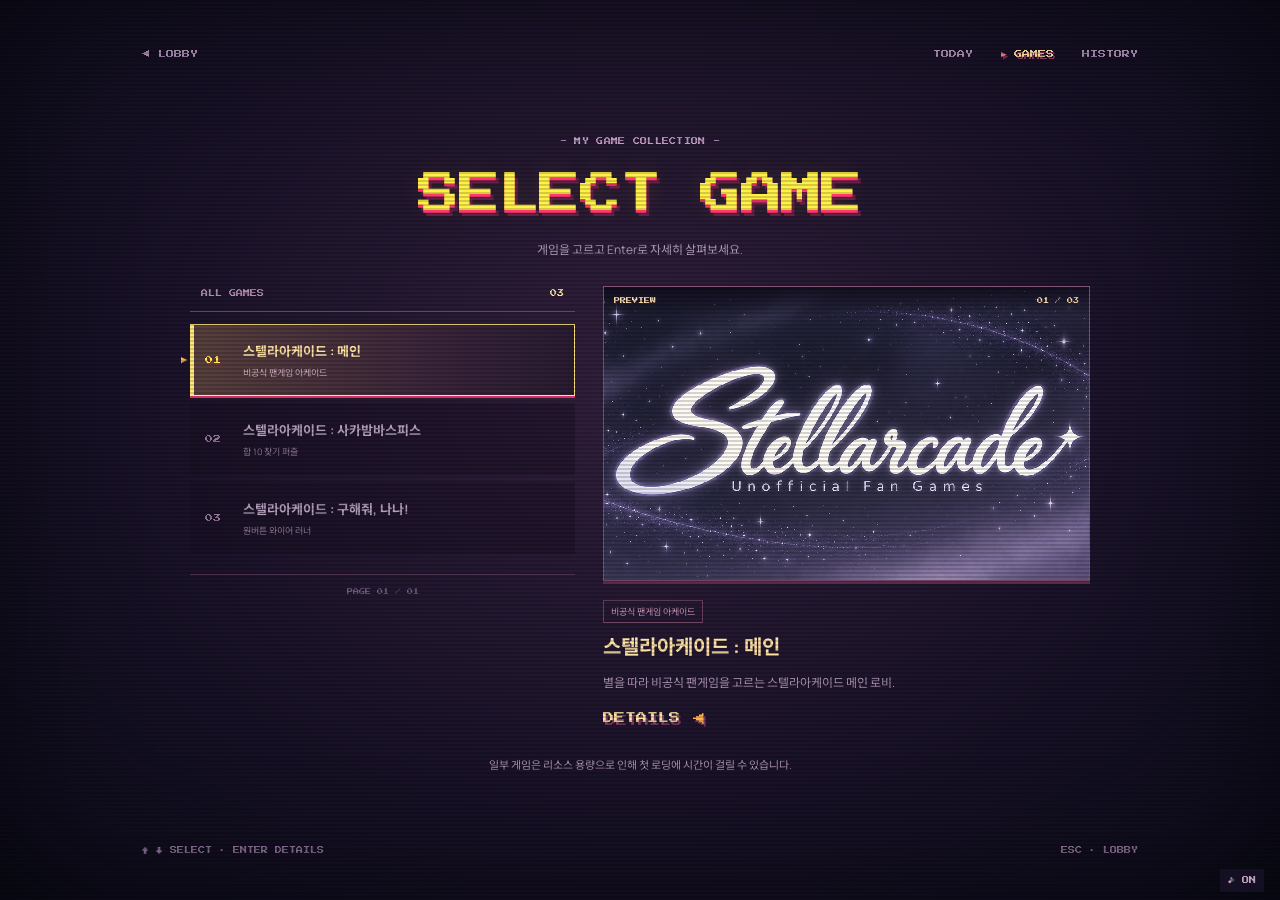
==== commit 04270452: "feat: 구해줘 나나 게임 추가" ====
--- a/games.html
+++ b/games.html
@@ -4,7 +4,7 @@
   <meta charset="utf-8">
   <meta name="viewport" content="width=device-width, initial-scale=1">
   <meta name="theme-color" content="#171126">
-  <meta name="description" content="스텔라아케이드 메인 로비와 사카밤바스피스의 소개를 보고 원하는 페이지로 바로 이동하세요.">
+  <meta name="description" content="스텔라아케이드 메인과 사카밤바스피스, 구해줘, 나나!의 소개를 보고 원하는 게임으로 바로 이동하세요.">
   <title>게임 진열장 | 게임 아카이브</title>
   <meta name="application-name" content="게임 아카이브">
   <meta name="author" content="bottlesun">
@@ -17,7 +17,7 @@
   <meta property="og:locale" content="ko_KR">
   <meta property="og:site_name" content="게임 아카이브">
   <meta property="og:title" content="게임 진열장 | 게임 아카이브">
-  <meta property="og:description" content="스텔라아케이드 메인 로비와 사카밤바스피스의 소개를 보고 원하는 페이지로 바로 이동하세요.">
+  <meta property="og:description" content="스텔라아케이드 메인과 사카밤바스피스, 구해줘, 나나!의 소개를 보고 원하는 게임으로 바로 이동하세요.">
   <meta property="og:url" content="https://bottlesun.github.io/game-archive/games.html">
   <meta property="og:image" content="https://bottlesun.github.io/game-archive/assets/site/og-cover.png">
   <meta property="og:image:type" content="image/png">
@@ -26,7 +26,7 @@
   <meta property="og:image:alt" content="노랑·분홍 픽셀 글씨 START ARCADE와 게임 아카이브 로고">
   <meta name="twitter:card" content="summary_large_image">
   <meta name="twitter:title" content="게임 진열장 | 게임 아카이브">
-  <meta name="twitter:description" content="스텔라아케이드 메인 로비와 사카밤바스피스의 소개를 보고 원하는 페이지로 바로 이동하세요.">
+  <meta name="twitter:description" content="스텔라아케이드 메인과 사카밤바스피스, 구해줘, 나나!의 소개를 보고 원하는 게임으로 바로 이동하세요.">
   <meta name="twitter:image" content="https://bottlesun.github.io/game-archive/assets/site/og-cover.png">
   <meta name="twitter:image:alt" content="게임 아카이브 — START ARCADE">
   <link rel="preconnect" href="https://fonts.googleapis.com">
@@ -60,7 +60,7 @@
       </div>
       <div class="arcade-browser">
         <section class="game-menu" aria-label="게임 메뉴">
-          <div class="menu-topline"><span>ALL GAMES</span><span id="game-count">02</span></div>
+          <div class="menu-topline"><span>ALL GAMES</span><span id="game-count">03</span></div>
           <div class="game-grid" id="game-grid" aria-label="게임 목록"></div>
           <p class="menu-page">PAGE 01 / 01</p>
         </section>
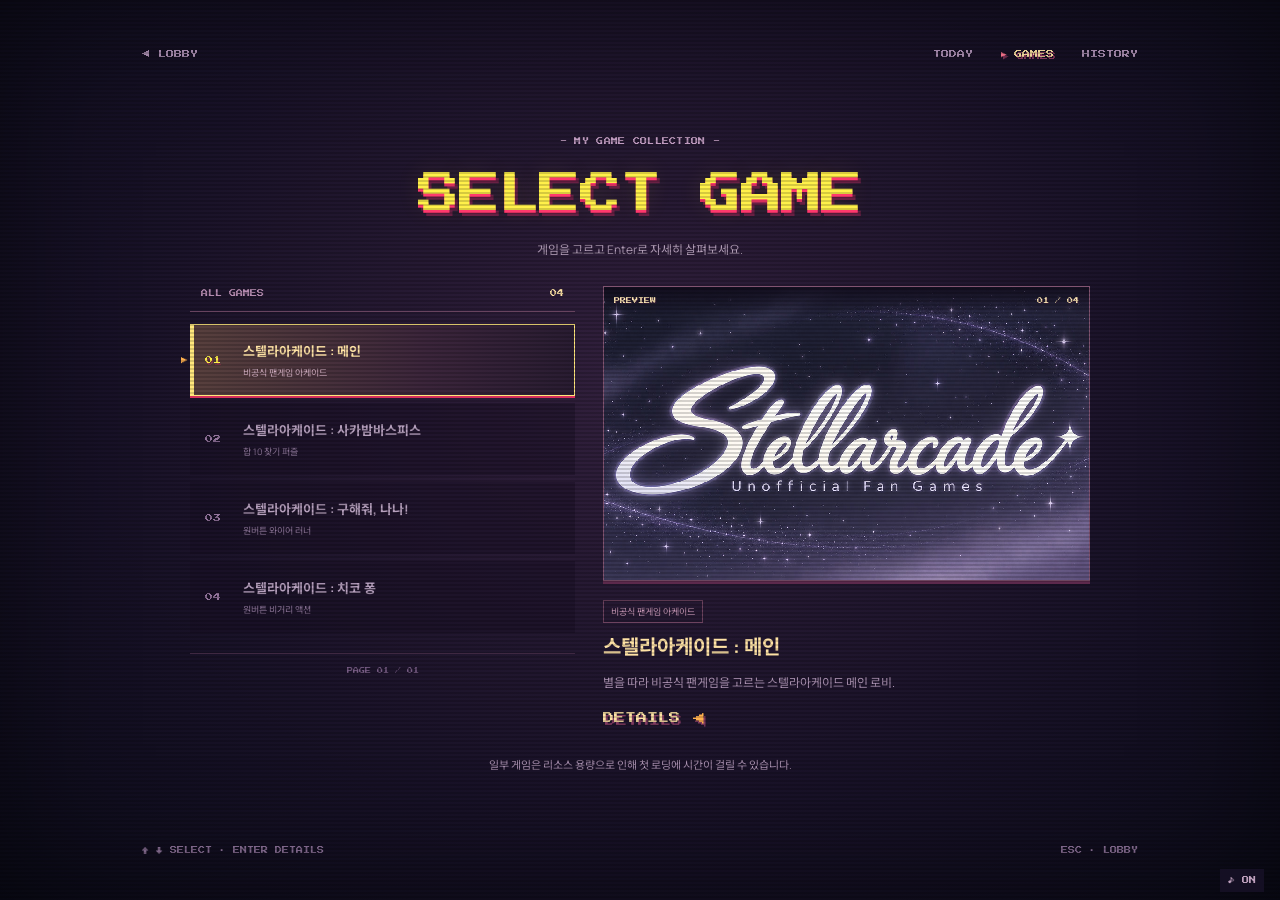
==== commit 4c265cb5: "feat: 스텔라아케이드 치코 퐁 추가" ====
--- a/games.html
+++ b/games.html
@@ -4,7 +4,7 @@
   <meta charset="utf-8">
   <meta name="viewport" content="width=device-width, initial-scale=1">
   <meta name="theme-color" content="#171126">
-  <meta name="description" content="스텔라아케이드 메인과 사카밤바스피스, 구해줘, 나나!의 소개를 보고 원하는 게임으로 바로 이동하세요.">
+  <meta name="description" content="스텔라아케이드 메인과 사카밤바스피스, 구해줘, 나나!, 치코 퐁의 소개를 보고 원하는 게임으로 바로 이동하세요.">
   <title>게임 진열장 | 게임 아카이브</title>
   <meta name="application-name" content="게임 아카이브">
   <meta name="author" content="bottlesun">
@@ -17,7 +17,7 @@
   <meta property="og:locale" content="ko_KR">
   <meta property="og:site_name" content="게임 아카이브">
   <meta property="og:title" content="게임 진열장 | 게임 아카이브">
-  <meta property="og:description" content="스텔라아케이드 메인과 사카밤바스피스, 구해줘, 나나!의 소개를 보고 원하는 게임으로 바로 이동하세요.">
+  <meta property="og:description" content="스텔라아케이드 메인과 사카밤바스피스, 구해줘, 나나!, 치코 퐁의 소개를 보고 원하는 게임으로 바로 이동하세요.">
   <meta property="og:url" content="https://bottlesun.github.io/game-archive/games.html">
   <meta property="og:image" content="https://bottlesun.github.io/game-archive/assets/site/og-cover.png">
   <meta property="og:image:type" content="image/png">
@@ -26,7 +26,7 @@
   <meta property="og:image:alt" content="노랑·분홍 픽셀 글씨 START ARCADE와 게임 아카이브 로고">
   <meta name="twitter:card" content="summary_large_image">
   <meta name="twitter:title" content="게임 진열장 | 게임 아카이브">
-  <meta name="twitter:description" content="스텔라아케이드 메인과 사카밤바스피스, 구해줘, 나나!의 소개를 보고 원하는 게임으로 바로 이동하세요.">
+  <meta name="twitter:description" content="스텔라아케이드 메인과 사카밤바스피스, 구해줘, 나나!, 치코 퐁의 소개를 보고 원하는 게임으로 바로 이동하세요.">
   <meta name="twitter:image" content="https://bottlesun.github.io/game-archive/assets/site/og-cover.png">
   <meta name="twitter:image:alt" content="게임 아카이브 — START ARCADE">
   <link rel="preconnect" href="https://fonts.googleapis.com">
@@ -60,7 +60,7 @@
       </div>
       <div class="arcade-browser">
         <section class="game-menu" aria-label="게임 메뉴">
-          <div class="menu-topline"><span>ALL GAMES</span><span id="game-count">03</span></div>
+          <div class="menu-topline"><span>ALL GAMES</span><span id="game-count">04</span></div>
           <div class="game-grid" id="game-grid" aria-label="게임 목록"></div>
           <p class="menu-page">PAGE 01 / 01</p>
         </section>
